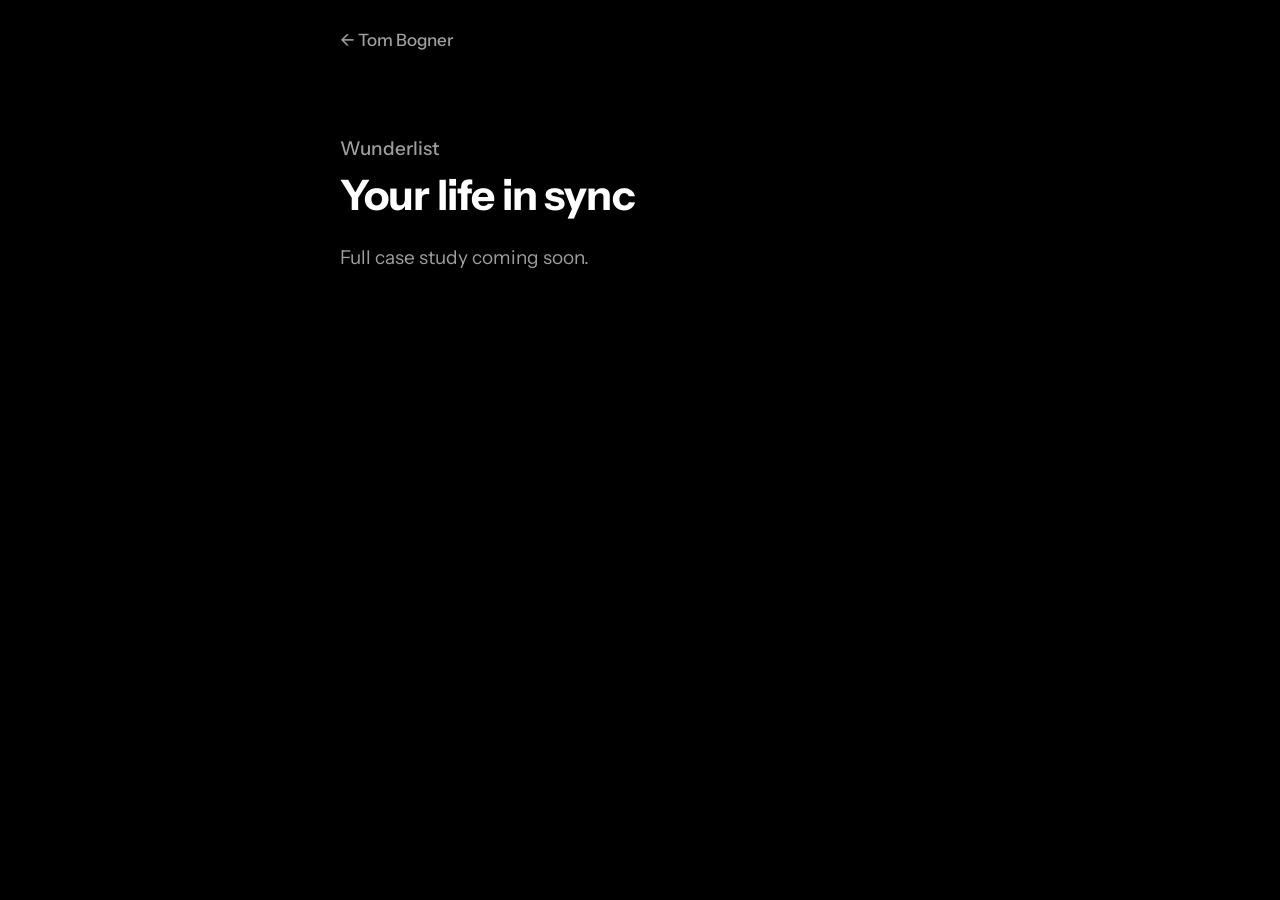
==== app-basics/index.html @ 4bff400d "Add static portfolio homepage for GitHub Pages Migrate tombogner.com from Framer to a root-level sta" ====
<!DOCTYPE html>
<html lang="en">
  <head>
    <meta charset="utf-8" />
    <meta name="viewport" content="width=device-width, initial-scale=1" />
    <title>Wunderlist — Tom Bogner</title>
    <meta name="description" content="Case study coming soon — Wunderlist." />
    <link rel="canonical" href="https://www.tombogner.com/app-basics" />
    <meta property="og:title" content="Wunderlist — Tom Bogner" />
    <meta property="og:description" content="Your life in sync." />
    <link rel="icon" href="../assets/favicon-light.png" media="(prefers-color-scheme: light)" />
    <link rel="icon" href="../assets/favicon-dark.png" media="(prefers-color-scheme: dark)" />
    <link rel="preconnect" href="https://fonts.googleapis.com" />
    <link rel="preconnect" href="https://fonts.gstatic.com" crossorigin />
    <link href="https://fonts.googleapis.com/css2?family=Instrument+Sans:wght@400;500;600;700&display=swap" rel="stylesheet" />
    <link rel="stylesheet" href="../css/styles.css" />
  </head>
  <body>
    <div class="stub-page">
      <nav class="stub-nav"><a href="../">← Tom Bogner</a></nav>
      <main class="stub-main">
        <p class="stub-eyebrow">Wunderlist</p>
        <h1>Your life in sync</h1>
        <p>Full case study coming soon.</p>
      </main>
    </div>
  </body>
</html>
---- css/styles.css ----
:root {
  --bg: #000000;
  --bg-elevated: #0a0a0a;
  --text: #ffffff;
  --text-muted: #9e9e9e;
  --text-dim: #454545;
  --text-soft: rgb(140, 140, 140);
  --accent-pink: #f75cff;
  --accent-blue: rgb(0, 153, 255);
  --divider: #ededed1a;
  --font: "Instrument Sans", system-ui, sans-serif;
  --content-width: 680px;
  --radius-media: 12px;
  --radius-row: 10px;
}

*,
*::before,
*::after {
  box-sizing: border-box;
}

html {
  scroll-behavior: smooth;
}

body {
  margin: 0;
  min-height: 100vh;
  background: var(--bg);
  color: var(--text);
  font-family: var(--font);
  font-size: 17px;
  line-height: 1.5;
  -webkit-font-smoothing: antialiased;
  text-rendering: optimizeLegibility;
}

img,
video {
  display: block;
  max-width: 100%;
}

a {
  color: inherit;
  text-decoration: none;
}

a:focus-visible {
  outline: 2px solid var(--accent-blue);
  outline-offset: 3px;
}

.page {
  width: min(100%, var(--content-width));
  margin: 0 auto;
  padding: 80px 40px 48px;
  display: flex;
  flex-direction: column;
  gap: 40px;
}

/* Hero */
.hero {
  display: flex;
  flex-direction: column;
  gap: 12px;
  padding-top: clamp(48px, 18vh, 140px);
  opacity: 0;
  transform: translateY(16px);
  animation: rise 0.8s ease forwards;
}

.hero h1 {
  margin: 0;
  font-size: clamp(36px, 7vw, 46px);
  font-weight: 700;
  letter-spacing: -0.02em;
  line-height: 1.15;
}

.hero-lead {
  margin: 0;
  font-size: clamp(18px, 3.2vw, 24px);
  font-weight: 600;
  line-height: 1.6;
}

.hero-lead .muted {
  color: var(--text-soft);
}

/* Media */
.media {
  width: 100%;
  border-radius: var(--radius-media);
  overflow: hidden;
  background: #111;
  opacity: 0;
  transform: translateY(20px);
  animation: rise 0.9s ease 0.12s forwards;
}

.media video {
  width: 100%;
  aspect-ratio: 16 / 9;
  object-fit: cover;
  background: #000;
}

/* Sections */
.section {
  display: flex;
  flex-direction: column;
  gap: 20px;
  padding-top: 8px;
  opacity: 0;
  transform: translateY(18px);
}

.section.is-visible {
  animation: rise 0.7s ease forwards;
}

.section-title {
  margin: 0;
  font-size: 24px;
  font-weight: 600;
  letter-spacing: -0.01em;
}

.divider {
  width: min(100%, 600px);
  height: 1px;
  background: var(--divider);
  border: 0;
  margin: 8px 0 0;
}

/* Experience */
.experience-list {
  list-style: none;
  margin: 0;
  padding: 0;
  display: flex;
  flex-direction: column;
  gap: 4px;
}

.experience-item {
  display: flex;
  align-items: center;
  gap: 14px;
  width: 100%;
  padding: 12px 10px;
  border-radius: var(--radius-row);
  background: transparent;
  transition: background-color 0.25s ease, transform 0.25s ease;
}

.experience-item:hover {
  background: var(--bg-elevated);
}

.experience-item:hover .chevron {
  color: var(--text);
  transform: translateX(3px);
}

.experience-logo {
  width: 40px;
  height: 40px;
  border-radius: 9px;
  object-fit: cover;
  flex: none;
  background: #111;
}

.experience-copy {
  flex: 1;
  min-width: 0;
  display: flex;
  flex-direction: column;
  gap: 2px;
}

.experience-top {
  display: flex;
  flex-wrap: wrap;
  align-items: baseline;
  gap: 8px;
  font-size: 17px;
}

.experience-company {
  font-weight: 600;
  color: var(--text);
}

.experience-years {
  font-weight: 500;
  color: var(--text-dim);
}

.experience-role {
  font-size: 17px;
  font-weight: 500;
  color: var(--text-muted);
}

.chevron {
  flex: none;
  color: var(--text-dim);
  transition: color 0.25s ease, transform 0.25s ease;
  display: inline-flex;
}

.chevron svg {
  width: 18px;
  height: 18px;
}

/* Education */
.education-list {
  list-style: none;
  margin: 0;
  padding: 0;
  display: flex;
  flex-direction: column;
  gap: 22px;
}

.education-item {
  display: flex;
  flex-direction: column;
  gap: 4px;
}

.education-top {
  display: flex;
  flex-wrap: wrap;
  align-items: baseline;
  gap: 8px;
  font-size: 17px;
}

.education-degree {
  font-weight: 600;
  color: var(--text);
}

.education-years {
  font-weight: 500;
  color: var(--text-muted);
}

.education-school {
  font-size: 17px;
  font-weight: 500;
  color: var(--text-muted);
}

/* About */
.about-copy {
  display: flex;
  flex-direction: column;
  gap: 18px;
  max-width: 600px;
}

.about-copy p {
  margin: 0;
  font-size: clamp(17px, 2.4vw, 21px);
  font-weight: 500;
  line-height: 1.6;
  color: var(--text-muted);
}

.about-copy .emphasis {
  color: var(--text);
  font-weight: 600;
}

/* Contact + Meet */
.bottom-grid {
  display: grid;
  grid-template-columns: 1fr 1fr;
  gap: 32px 24px;
}

.contact-list,
.meet-list {
  list-style: none;
  margin: 0;
  padding: 0;
  display: flex;
  flex-direction: column;
  gap: 14px;
}

.contact-link,
.meet-row {
  display: flex;
  align-items: center;
  gap: 12px;
  font-size: 19px;
  font-weight: 600;
  min-height: 28px;
}

.contact-link {
  width: fit-content;
  transition: opacity 0.2s ease;
}

.contact-link:hover {
  opacity: 0.8;
}

.contact-link .external {
  color: var(--text-dim);
  display: inline-flex;
}

.contact-link .external svg {
  width: 16px;
  height: 16px;
}

.icon-tile {
  width: 24px;
  height: 24px;
  border-radius: 6px;
  display: inline-flex;
  align-items: center;
  justify-content: center;
  flex: none;
  overflow: hidden;
  font-size: 14px;
  line-height: 1;
}

.icon-tile img {
  width: 100%;
  height: 100%;
  object-fit: cover;
}

.icon-tile.mail {
  background: #1a1a1a;
}

.icon-tile.dribbble {
  background: var(--accent-pink);
  color: #fff;
}

.icon-tile.dribbble svg {
  width: 14px;
  height: 14px;
  fill: currentColor;
}

.berlin-time {
  margin: 2px 0 0 36px;
  font-size: 17px;
  font-weight: 500;
  color: var(--text-muted);
  font-variant-numeric: tabular-nums;
}

/* Footer */
.site-footer {
  display: flex;
  justify-content: space-between;
  align-items: center;
  gap: 16px;
  padding-top: 8px;
  padding-bottom: 24px;
  font-size: 15px;
  line-height: 1.4;
  color: var(--text-dim);
}

.site-footer a {
  color: var(--text-dim);
  transition: color 0.2s ease;
}

.site-footer a:hover {
  color: var(--text-muted);
}

/* Case study stubs */
.stub-page {
  min-height: 100vh;
  display: flex;
  flex-direction: column;
}

.stub-nav {
  width: min(100%, var(--content-width));
  margin: 0 auto;
  padding: 28px 40px 0;
}

.stub-nav a {
  color: var(--text-muted);
  font-weight: 500;
  transition: color 0.2s ease;
}

.stub-nav a:hover {
  color: var(--text);
}

.stub-main {
  width: min(100%, var(--content-width));
  margin: 0 auto;
  padding: 80px 40px 64px;
  flex: 1;
}

.stub-eyebrow {
  margin: 0 0 12px;
  color: var(--text-muted);
  font-size: 17px;
  font-weight: 500;
}

.stub-main h1 {
  margin: 0 0 16px;
  font-size: clamp(32px, 6vw, 42px);
  font-weight: 700;
  letter-spacing: -0.02em;
}

.stub-main p {
  margin: 0;
  max-width: 36em;
  color: var(--text-muted);
  font-size: 19px;
  line-height: 1.6;
}

@keyframes rise {
  to {
    opacity: 1;
    transform: translateY(0);
  }
}

@media (max-width: 720px) {
  .page {
    padding: 48px 24px 40px;
    gap: 32px;
  }

  .hero {
    padding-top: 36px;
  }

  .bottom-grid {
    grid-template-columns: 1fr;
    gap: 40px;
  }

  .berlin-time {
    margin-left: 36px;
  }

  .site-footer {
    flex-direction: column;
    align-items: flex-start;
  }

  .stub-nav,
  .stub-main {
    padding-left: 24px;
    padding-right: 24px;
  }
}

@media (prefers-reduced-motion: reduce) {
  *,
  *::before,
  *::after {
    animation: none !important;
    transition: none !important;
  }

  .hero,
  .media,
  .section {
    opacity: 1;
    transform: none;
  }
}
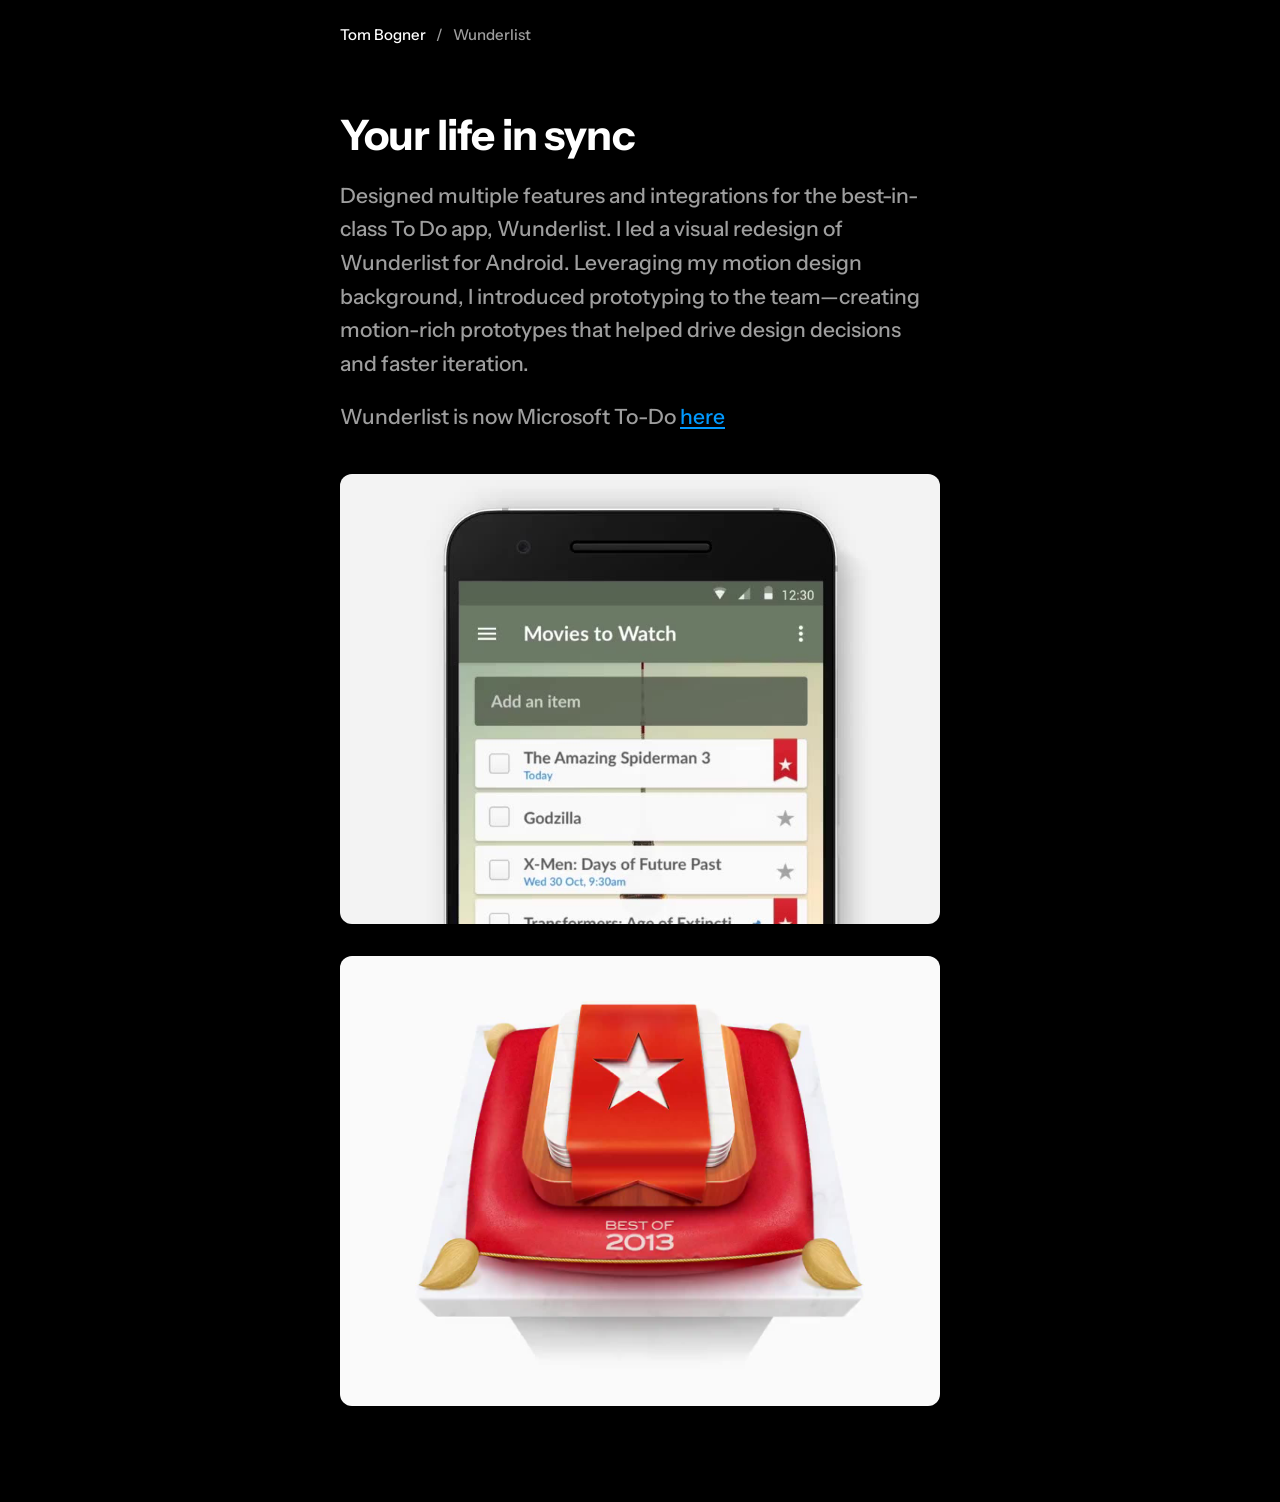
==== commit feb939d0: "Build out case study pages to match Framer site Replace stubs with full Pitch, Microsoft, Wunderlist" ====
--- a/app-basics/index.html
+++ b/app-basics/index.html
@@ -4,25 +4,89 @@
     <meta charset="utf-8" />
     <meta name="viewport" content="width=device-width, initial-scale=1" />
     <title>Wunderlist — Tom Bogner</title>
-    <meta name="description" content="Case study coming soon — Wunderlist." />
+    <meta
+      name="description"
+      content="Your life in sync. Wunderlist case study by Tom Bogner."
+    />
     <link rel="canonical" href="https://www.tombogner.com/app-basics" />
     <meta property="og:title" content="Wunderlist — Tom Bogner" />
     <meta property="og:description" content="Your life in sync." />
+    <meta property="og:image" content="https://www.tombogner.com/assets/og.jpg" />
     <link rel="icon" href="../assets/favicon-light.png" media="(prefers-color-scheme: light)" />
     <link rel="icon" href="../assets/favicon-dark.png" media="(prefers-color-scheme: dark)" />
     <link rel="preconnect" href="https://fonts.googleapis.com" />
     <link rel="preconnect" href="https://fonts.gstatic.com" crossorigin />
-    <link href="https://fonts.googleapis.com/css2?family=Instrument+Sans:wght@400;500;600;700&display=swap" rel="stylesheet" />
+    <link
+      href="https://fonts.googleapis.com/css2?family=Instrument+Sans:wght@400;500;600;700&display=swap"
+      rel="stylesheet"
+    />
     <link rel="stylesheet" href="../css/styles.css" />
   </head>
   <body>
-    <div class="stub-page">
-      <nav class="stub-nav"><a href="../">← Tom Bogner</a></nav>
-      <main class="stub-main">
-        <p class="stub-eyebrow">Wunderlist</p>
-        <h1>Your life in sync</h1>
-        <p>Full case study coming soon.</p>
+    <div class="case-shell">
+      <nav class="case-nav" aria-label="Breadcrumb">
+        <a href="../">Tom Bogner</a>
+        <span class="case-nav-sep" aria-hidden="true">/</span>
+        <span class="case-nav-current">Wunderlist</span>
+      </nav>
+
+      <main class="case-page">
+        <header class="case-intro">
+          <h1>Your life in sync</h1>
+          <div class="case-copy">
+            <p>
+              Designed multiple features and integrations for the best-in-class
+              To Do app, Wunderlist. I led a visual redesign of Wunderlist for
+              Android. Leveraging my motion design background, I introduced
+              prototyping to the team—creating motion-rich prototypes that
+              helped drive design decisions and faster iteration.
+            </p>
+          </div>
+          <p class="case-link">
+            Wunderlist is now Microsoft To-Do
+            <a
+              href="https://to-do.office.com/tasks/"
+              target="_blank"
+              rel="noopener noreferrer"
+              >here</a
+            >
+          </p>
+        </header>
+
+        <div class="case-media">
+          <video
+            class="case-video"
+            autoplay
+            muted
+            loop
+            playsinline
+            preload="metadata"
+            poster="../assets/case-studies/app-basics/01-poster.jpg"
+            aria-label="Wunderlist Android redesign"
+          >
+            <source
+              src="../assets/case-studies/app-basics/01.mp4"
+              type="video/mp4"
+            />
+          </video>
+          <video
+            class="case-video"
+            autoplay
+            muted
+            loop
+            playsinline
+            preload="metadata"
+            poster="../assets/case-studies/app-basics/02-poster.jpg"
+            aria-label="Wunderlist motion prototype"
+          >
+            <source
+              src="../assets/case-studies/app-basics/02.mp4"
+              type="video/mp4"
+            />
+          </video>
+        </div>
       </main>
     </div>
+    <script src="../js/main.js" defer></script>
   </body>
 </html>
--- a/css/styles.css
+++ b/css/styles.css
@@ -67,6 +67,9 @@
   flex-direction: column;
   gap: 12px;
   padding-top: clamp(48px, 18vh, 140px);
+}
+
+.js-ready .hero {
   opacity: 0;
   transform: translateY(16px);
   animation: rise 0.8s ease forwards;
@@ -82,6 +85,7 @@
 
 .hero-lead {
   margin: 0;
+  max-width: 600px;
   font-size: clamp(18px, 3.2vw, 24px);
   font-weight: 600;
   line-height: 1.6;
@@ -89,14 +93,21 @@
 
 .hero-lead .muted {
   color: var(--text-soft);
+  font-weight: 600;
 }
 
 /* Media */
 .media {
-  width: 100%;
+  width: 120%;
+  max-width: 100vw;
+  margin-left: 50%;
+  translate: -50% 0;
   border-radius: var(--radius-media);
   overflow: hidden;
   background: #111;
+}
+
+.js-ready .media {
   opacity: 0;
   transform: translateY(20px);
   animation: rise 0.9s ease 0.12s forwards;
@@ -107,6 +118,7 @@
   aspect-ratio: 16 / 9;
   object-fit: cover;
   background: #000;
+  border-radius: var(--radius-media);
 }
 
 /* Sections */
@@ -115,11 +127,14 @@
   flex-direction: column;
   gap: 20px;
   padding-top: 8px;
+}
+
+.js-ready .section {
   opacity: 0;
   transform: translateY(18px);
 }
 
-.section.is-visible {
+.js-ready .section.is-visible {
   animation: rise 0.7s ease forwards;
 }
 
@@ -145,7 +160,11 @@
   padding: 0;
   display: flex;
   flex-direction: column;
-  gap: 4px;
+  gap: 0;
+}
+
+.experience-list > li + li .experience-item {
+  border-top: 1px solid var(--divider);
 }
 
 .experience-item {
@@ -153,7 +172,7 @@
   align-items: center;
   gap: 14px;
   width: 100%;
-  padding: 12px 10px;
+  padding: 14px 10px;
   border-radius: var(--radius-row);
   background: transparent;
   transition: background-color 0.25s ease, transform 0.25s ease;
@@ -252,7 +271,7 @@
 
 .education-years {
   font-weight: 500;
-  color: var(--text-muted);
+  color: var(--text-dim);
 }
 
 .education-school {
@@ -392,56 +411,126 @@
   color: var(--text-muted);
 }
 
-/* Case study stubs */
-.stub-page {
+/* Case study pages */
+.case-shell {
   min-height: 100vh;
-  display: flex;
-  flex-direction: column;
-}
-
-.stub-nav {
+}
+
+.case-nav {
+  position: sticky;
+  top: 0;
+  z-index: 10;
   width: min(100%, var(--content-width));
   margin: 0 auto;
-  padding: 28px 40px 0;
-}
-
-.stub-nav a {
-  color: var(--text-muted);
-  font-weight: 500;
-  transition: color 0.2s ease;
-}
-
-.stub-nav a:hover {
+  padding: 24px 40px;
+  display: flex;
+  align-items: center;
+  gap: 10px;
+  font-size: 15px;
+  font-weight: 500;
+  background: linear-gradient(to bottom, rgba(0, 0, 0, 0.92), rgba(0, 0, 0, 0.72), transparent);
+}
+
+.case-nav a {
   color: var(--text);
-}
-
-.stub-main {
+  transition: opacity 0.2s ease;
+}
+
+.case-nav a:hover {
+  opacity: 0.7;
+}
+
+.case-nav-sep,
+.case-nav-current {
+  color: var(--text-muted);
+}
+
+.case-page {
   width: min(100%, var(--content-width));
   margin: 0 auto;
-  padding: 80px 40px 64px;
-  flex: 1;
-}
-
-.stub-eyebrow {
-  margin: 0 0 12px;
-  color: var(--text-muted);
-  font-size: 17px;
-  font-weight: 500;
-}
-
-.stub-main h1 {
-  margin: 0 0 16px;
-  font-size: clamp(32px, 6vw, 42px);
+  padding: 40px 40px 96px;
+  display: flex;
+  flex-direction: column;
+  gap: 40px;
+}
+
+.case-intro {
+  display: flex;
+  flex-direction: column;
+  gap: 20px;
+  max-width: 100%;
+}
+
+.case-intro h1 {
+  margin: 0;
+  font-size: clamp(32px, 5.5vw, 42px);
   font-weight: 700;
   letter-spacing: -0.02em;
-}
-
-.stub-main p {
-  margin: 0;
-  max-width: 36em;
-  color: var(--text-muted);
-  font-size: 19px;
+  line-height: 1.15;
+}
+
+.case-copy {
+  display: flex;
+  flex-direction: column;
+  gap: 18px;
+}
+
+.case-copy p {
+  margin: 0;
+  font-size: clamp(17px, 2.2vw, 21px);
+  font-weight: 500;
   line-height: 1.6;
+  color: var(--text-muted);
+}
+
+.case-copy strong {
+  color: var(--text);
+  font-weight: 600;
+}
+
+.case-link {
+  margin: 0;
+  font-size: clamp(17px, 2.2vw, 21px);
+  font-weight: 500;
+  line-height: 1.6;
+  color: var(--text-muted);
+}
+
+.case-link a {
+  color: var(--accent-blue);
+  text-decoration: underline;
+  text-underline-offset: 3px;
+  transition: opacity 0.2s ease;
+}
+
+.case-link a:hover {
+  opacity: 0.8;
+}
+
+.case-media {
+  display: flex;
+  flex-direction: column;
+  gap: 32px;
+  width: 100%;
+}
+
+.case-media img,
+.case-media video {
+  width: 100%;
+  height: auto;
+  border-radius: var(--radius-media);
+  background: #111;
+}
+
+.case-media video {
+  object-fit: contain;
+}
+
+.case-caption {
+  margin: -12px 0 0;
+  font-size: 17px;
+  font-weight: 500;
+  color: var(--text-muted);
 }
 
 @keyframes rise {
@@ -461,6 +550,12 @@
     padding-top: 36px;
   }
 
+  .media {
+    width: 100%;
+    margin-left: 0;
+    translate: none;
+  }
+
   .bottom-grid {
     grid-template-columns: 1fr;
     gap: 40px;
@@ -475,10 +570,20 @@
     align-items: flex-start;
   }
 
-  .stub-nav,
-  .stub-main {
+  .case-nav,
+  .case-page {
     padding-left: 24px;
     padding-right: 24px;
+  }
+
+  .case-page {
+    padding-top: 24px;
+    padding-bottom: 64px;
+    gap: 32px;
+  }
+
+  .case-media {
+    gap: 24px;
   }
 }
 
@@ -492,8 +597,9 @@
 
   .hero,
   .media,
-  .section {
-    opacity: 1;
-    transform: none;
-  }
-}
+  .js-ready .section,
+  .js-ready .section.is-visible {
+    opacity: 1 !important;
+    transform: none !important;
+  }
+}
